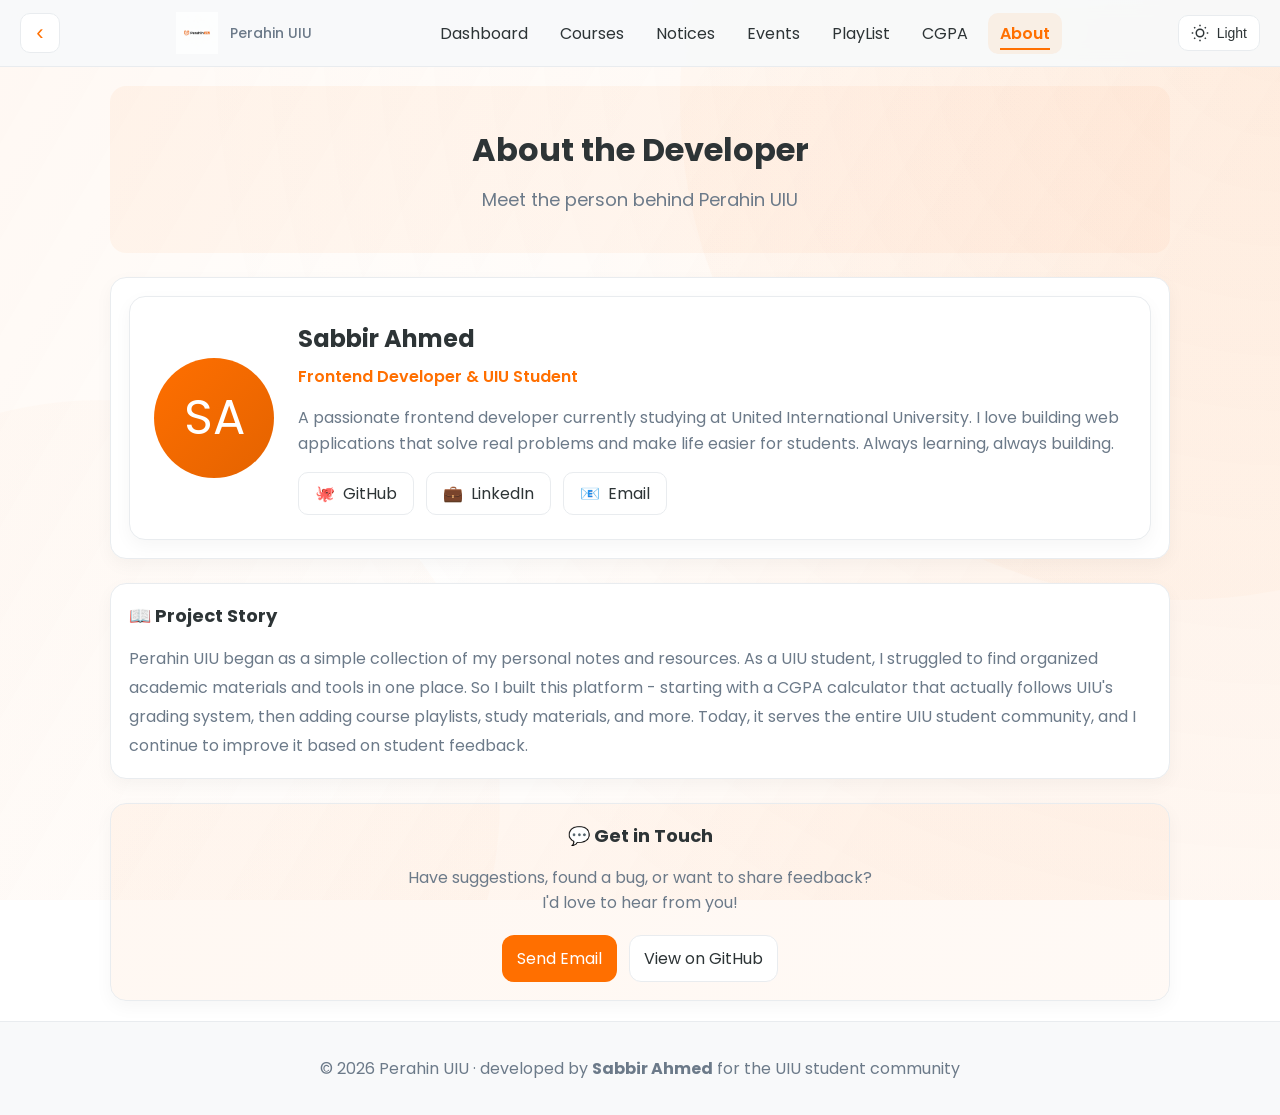
==== pages/about.html @ b45b07de "added About page" ====
<!DOCTYPE html>
<html lang="en">
<head>
    <meta charset="UTF-8">
    <meta name="viewport" content="width=device-width, initial-scale=1.0">
    <title>About · Perahin UIU</title>
    <link rel="preconnect" href="https://fonts.googleapis.com">
    <link rel="preconnect" href="https://fonts.gstatic.com" crossorigin>
    <link href="https://fonts.googleapis.com/css2?family=Poppins:wght@400;500;600;700&display=swap" rel="stylesheet">
    <link rel="stylesheet" href="../css/main.css">
    <link rel="icon" href="../logo/perahin-logo.png">
    <meta name="theme-color" content="#FF6F00">
    <style>
        .about-hero {
            text-align: center;
            padding: 40px 20px;
            background: linear-gradient(135deg, rgba(255, 111, 0, 0.05), rgba(255, 143, 64, 0.05));
            border-radius: 16px;
            margin-bottom: 24px;
        }
        .about-hero h1 {
            font-size: 32px;
            margin: 0 0 12px;
            color: var(--text);
        }
        .about-hero p {
            font-size: 18px;
            color: var(--muted);
            max-width: 600px;
            margin: 0 auto;
        }
        .developer-section {
            display: flex;
            align-items: center;
            gap: 24px;
            padding: 24px;
            background: var(--card);
            border: 1px solid var(--border);
            border-radius: 16px;
            box-shadow: var(--shadow);
        }
        .developer-avatar {
            width: 120px;
            height: 120px;
            border-radius: 50%;
            background: linear-gradient(135deg, var(--accent), var(--accent-600));
            display: flex;
            align-items: center;
            justify-content: center;
            font-size: 48px;
            color: white;
            flex-shrink: 0;
        }
        .developer-info h2 {
            margin: 0 0 8px;
            font-size: 24px;
            color: var(--text);
        }
        .developer-info .role {
            color: var(--accent);
            font-weight: 600;
            margin-bottom: 12px;
        }
        .social-links {
            display: flex;
            gap: 12px;
            margin-top: 16px;
        }
        .social-link {
            padding: 8px 16px;
            border: 1px solid var(--border);
            border-radius: 10px;
            text-decoration: none;
            color: var(--text);
            display: flex;
            align-items: center;
            gap: 8px;
            transition: all 0.2s ease;
        }
        .social-link:hover {
            background: var(--surface);
            border-color: var(--accent);
            transform: translateY(-2px);
        }
        .feature-grid {
            display: grid;
            grid-template-columns: repeat(auto-fit, minmax(250px, 1fr));
            gap: 16px;
            margin-top: 24px;
        }
        .feature-card {
            padding: 20px;
            background: var(--card);
            border: 1px solid var(--border);
            border-radius: 12px;
            transition: transform 0.2s ease;
        }
        .feature-card:hover {
            transform: translateY(-4px);
            box-shadow: var(--shadow);
        }
        .feature-icon {
            font-size: 32px;
            margin-bottom: 12px;
        }
        .feature-card h3 {
            margin: 0 0 8px;
            font-size: 18px;
            color: var(--text);
        }
        .feature-card p {
            margin: 0;
            color: var(--muted);
            font-size: 14px;
        }
        .tech-stack {
            display: flex;
            flex-wrap: wrap;
            gap: 8px;
            margin-top: 16px;
        }
        .tech-badge {
            padding: 6px 12px;
            background: var(--surface);
            border: 1px solid var(--border);
            border-radius: 8px;
            font-size: 13px;
            color: var(--text);
            font-weight: 500;
        }
        @media (max-width: 768px) {
            .developer-section {
                flex-direction: column;
                text-align: center;
            }
            .social-links {
                justify-content: center;
            }
        }
    </style>
</head>
<body>
    <div class="background-wrapper"></div>
    <header class="topbar">
        <button id="backButton" class="icon-btn back-btn" aria-label="Back" title="Back"><span class="back-chev">‹</span></button>
        <a class="brand no-underline" href="../index.html">
            <img src="../logo/perahin-logo.png" alt="Perahin UIU" class="brand-logo">
            <span class="brand-name">Perahin UIU</span>
        </a>
        <nav class="nav" id="navMenu">
            <a href="../index.html" class="nav-link">Dashboard</a>
            <a href="courses.html" class="nav-link">Courses</a>
            <a href="notices.html" class="nav-link">Notices</a>
            <a href="events.html" class="nav-link">Events</a>
            <a href="playlist.html" class="nav-link">PlayList</a>
            <a href="cgpa-calculator.html" class="nav-link">CGPA</a>
            <a href="about.html" class="nav-link active">About</a>
        </nav>
        <button id="hamburger" class="icon-btn hamburger" aria-label="Menu" title="Menu"><span></span><span></span><span></span></button>
    </header>

    <main class="container">
        <!-- Hero Section -->
        <div class="about-hero">
            <h1>About the Developer</h1>
            <p>Meet the person behind Perahin UIU</p>
        </div>

        <!-- Developer Section -->
        <div class="card">
            <div class="developer-section">
                <div class="developer-avatar">
                    SA
                </div>
                <div class="developer-info">
                    <h2>Sabbir Ahmed</h2>
                    <div class="role">Frontend Developer & UIU Student</div>
                    <p style="color: var(--muted); line-height: 1.6; margin-bottom: 16px;">
                        A passionate frontend developer currently studying at United International University. I love building web applications that solve real problems and make life easier for students. Always learning, always building.
                    </p>
                    <div class="social-links">
                        <a href="https://github.com/sabbirOG" target="_blank" rel="noopener" class="social-link">
                            <span>🐙</span>
                            <span>GitHub</span>
                        </a>
                        <a href="https://www.linkedin.com/in/sabbirog/" target="_blank" rel="noopener" class="social-link">
                            <span>💼</span>
                            <span>LinkedIn</span>
                        </a>
                        <a href="mailto:iamsabbir460@gmail.com" class="social-link">
                            <span>📧</span>
                            <span>Email</span>
                        </a>
                    </div>
                </div>
            </div>
        </div>

        <!-- Project Story -->
        <div class="card" style="margin-top: 24px;">
            <h2 style="margin-bottom: 16px;">📖 Project Story</h2>
            <p style="color: var(--muted); line-height: 1.8; margin: 0;">
                Perahin UIU began as a simple collection of my personal notes and resources. As a UIU student, I struggled to find organized academic materials and tools in one place. So I built this platform - starting with a CGPA calculator that actually follows UIU's grading system, then adding course playlists, study materials, and more. Today, it serves the entire UIU student community, and I continue to improve it based on student feedback.
            </p>
        </div>

        <!-- Feedback Section -->
        <div class="card" style="margin-top: 24px; text-align: center; background: linear-gradient(135deg, rgba(255, 111, 0, 0.05), rgba(255, 143, 64, 0.05));">
            <h2 style="margin-bottom: 12px;">💬 Get in Touch</h2>
            <p style="color: var(--muted); margin-bottom: 20px;">
                Have suggestions, found a bug, or want to share feedback?<br>
                I'd love to hear from you!
            </p>
            <div style="display: flex; gap: 12px; justify-content: center; flex-wrap: wrap;">
                <a href="mailto:iamsabbir460@gmail.com" class="btn accent" style="text-decoration: none;">
                    Send Email
                </a>
                <a href="https://github.com/sabbirOG/perahin-uiu" target="_blank" rel="noopener" class="btn" style="text-decoration: none;">
                    View on GitHub
                </a>
            </div>
        </div>
    </main>

    <footer class="footer">
        <p>© <span id="year"></span> Perahin UIU · developed by <a class="no-underline" href="https://github.com/sabbirOG" target="_blank" rel="noopener"><strong>Sabbir Ahmed</strong></a> for the UIU student community</p>
    </footer>

    <script src="../js/main.js"></script>
</body>
</html>
---- css/main.css ----
/* ===== CSS VARIABLES ===== */
/* Global color scheme and design tokens for consistent theming across all pages */
:root {
    /* Light Theme (Default) */
    --bg: #FFFFFF;              /* Clean white background */
    --accent: #FF6F00;          /* Primary orange accent color (UIU brand) */
    --accent-600: #e46300;      /* Darker orange for hover states */
    --text: #2D3436;            /* Rich dark gray for better contrast */
    --muted: #6C7A89;           /* Refined secondary text color */
    --card: #FFFFFF;            /* Pure white for cards */
    --surface: #F8F9FA;         /* Subtle gray surface for depth */
    --border: #E9ECEF;          /* Refined border color for better definition */
    --shadow: 0 6px 18px rgba(0,0,0,0.04); /* Lighter shadow for modern feel */
    --input-bg: #FFFFFF;        /* Pure white for input clarity */
    --topbar-bg: rgba(248,249,250,0.95); /* Clean, modern topbar */
    --focus-ring: 0 0 0 3px rgba(255, 111, 0, 0.12);
    --danger: #ff4757;
    --danger-bg: #ff47570a;
    --danger-border: #ff4757;
}

/* Dark Theme */
[data-theme="dark"] {
    --bg: #121212;              /* Clean dark background */
    --accent: #FF6F00;          /* Keeping the UIU orange accent */
    --accent-600: #FFB366;      /* Softer orange for better contrast on dark */
    --text: #F5F5F5;            /* Pure white text for maximum readability */
    --muted: #BDBDBD;           /* Lighter muted text for better visibility */
    --card: #1A1A1A;            /* Subtle elevation */
    --surface: #242424;         /* Darker surface for depth */
    --border: #333333;          /* More visible borders for better structure */
    --shadow: 0 8px 32px rgba(0,0,0,0.35); /* Rich shadows for depth */
    --input-bg: #212121;        /* Clear input fields */
    --topbar-bg: rgba(10,10,10,0.98); /* Matching new background */
    --focus-ring: 0 0 0 3px rgba(255, 111, 0, 0.40);  /* Enhanced focus state */
    --danger: #FF4444;          /* Vibrant danger for important alerts */
    --danger-bg: rgba(255,68,68,0.15); /* Refined danger background */
    --danger-border: #FF4444;   /* Matching danger border */
}

/* ===== EVENT LISTINGS ===== */
.event-title {
    font-weight: 600;
    color: var(--text);
    margin-bottom: 4px;
}

.event-meta {
    color: var(--muted);
    font-size: 14px;
}
* { box-sizing: border-box; }  /* Ensures padding/borders don't affect element width */
html, body { height: 100%; }   /* Full height for proper layout */

/* Theme transition effects */
html {
    transition: background-color 0.3s ease, color 0.3s ease;
}

/* Transition for all theme-related properties */
*, *::before, *::after {
    transition: background-color 0.3s ease,
                color 0.3s ease,
                border-color 0.3s ease,
                box-shadow 0.3s ease;
}

html, body {
    margin: 0;
    padding: 0;
}

body {
    font-family: 'Poppins', system-ui, -apple-system, Segoe UI, Roboto, Helvetica, Arial, sans-serif;
    color: var(--text);
    background: var(--bg);
    display: flex;
    flex-direction: column;
    min-height: 100vh;
    position: relative;
    overflow-x: hidden;
    padding-top: 66px;  /* Height of fixed navbar to prevent content overlap */
}

/* Add background wrapper as first child of body */
body::before {
    content: '';
    position: fixed;
    top: 0;
    left: 0;
    right: 0;
    bottom: 0;
    z-index: -2;
    background: var(--bg);
}

.background-wrapper {
    position: fixed;
    top: 0;
    left: 0;
    right: 0;
    bottom: 0;
    z-index: -1;
    pointer-events: none;
    overflow: hidden;
    background: 
        linear-gradient(120deg, rgba(255, 111, 0, 0.08) 0%, transparent 50%),
        linear-gradient(300deg, rgba(255, 143, 64, 0.08) 25%, transparent 70%),
        linear-gradient(45deg, rgba(255, 111, 0, 0.05) 0%, transparent 40%),
        linear-gradient(225deg, rgba(255, 143, 64, 0.05) 25%, transparent 60%);
}

/* Animated background circles */
.background-wrapper::before,
.background-wrapper::after {
    content: '';
    position: absolute;
    background: radial-gradient(circle at center, rgba(255, 111, 0, 0.05), transparent 70%);
    border-radius: 50%;
    transform-origin: center;
}

.background-wrapper::before {
    width: 80vmax;
    height: 80vmax;
    top: -20vmax;
    right: -20vmax;
    animation: float 30s infinite ease-in-out;
    opacity: 0.8;
}

.background-wrapper::after {
    width: 60vmax;
    height: 60vmax;
    bottom: -10vmax;
    left: -10vmax;
    animation: float 25s infinite ease-in-out reverse;
    opacity: 0.6;
}

/* Dark theme adjustments for background */
[data-theme="dark"] .background-wrapper {
    background: 
        linear-gradient(120deg, rgba(255, 111, 0, 0.05) 0%, transparent 50%),
        linear-gradient(300deg, rgba(255, 143, 64, 0.05) 25%, transparent 70%),
        linear-gradient(45deg, rgba(255, 111, 0, 0.03) 0%, transparent 40%),
        linear-gradient(225deg, rgba(255, 143, 64, 0.03) 25%, transparent 60%);
}

[data-theme="dark"] .background-wrapper::before,
[data-theme="dark"] .background-wrapper::after {
    background: radial-gradient(circle at center, rgba(255, 111, 0, 0.03), transparent 70%);
}

/* Background wrapper to contain decorative elements */
.background-wrapper {
    position: fixed;
    top: 0;
    left: 0;
    right: 0;
    bottom: 0;
    overflow: hidden;
    pointer-events: none;
    z-index: -1;
    background: 
        linear-gradient(120deg, rgba(255, 111, 0, 0.05) 0%, transparent 40%),
        linear-gradient(300deg, rgba(255, 143, 64, 0.05) 25%, transparent 60%),
        radial-gradient(circle at top right, rgba(255, 111, 0, 0.08), transparent 70%);
}

/* Decorative elements for light theme */
[data-theme="light"] .background-wrapper::before {
    content: '';
    position: absolute;
    width: 1000px;
    height: 1000px;
    border-radius: 50%;
    background: linear-gradient(45deg, rgba(255, 111, 0, 0.03), rgba(255, 143, 64, 0.03));
    top: -400px;
    right: -400px;
    animation: float 20s ease-in-out infinite;
}

[data-theme="light"] .background-wrapper::after {
    content: '';
    position: absolute;
    width: 800px;
    height: 800px;
    border-radius: 50%;
    background: linear-gradient(45deg, rgba(255, 143, 64, 0.03), rgba(255, 111, 0, 0.03));
    bottom: -300px;
    left: -300px;
    animation: float 25s ease-in-out infinite reverse;
}

/* Decorative elements for dark theme */
[data-theme="dark"] .background-wrapper::before {
    content: '';
    position: absolute;
    width: 1000px;
    height: 1000px;
    border-radius: 50%;
    background: radial-gradient(circle at center, rgba(255, 111, 0, 0.03) 0%, transparent 70%);
    top: -400px;
    right: -400px;
    animation: float 20s ease-in-out infinite;
}

[data-theme="dark"] .background-wrapper::after {
    content: '';
    position: absolute;
    width: 800px;
    height: 800px;
    border-radius: 50%;
    background: radial-gradient(circle at center, rgba(255, 143, 64, 0.03) 0%, transparent 70%);
    bottom: -300px;
    left: -300px;
    animation: float 25s ease-in-out infinite reverse;
}

@keyframes float {
    0%, 100% {
        transform: translate(0, 0) rotate(0deg) scale(1);
    }
    25% {
        transform: translate(2%, -2%) rotate(3deg) scale(1.02);
    }
    50% {
        transform: translate(-1%, 2%) rotate(-2deg) scale(0.98);
    }
    75% {
        transform: translate(-2%, -1%) rotate(1deg) scale(1.01);
    }
}

/* ===== TOP NAVIGATION BAR ===== */
/* Fixed header that always stays at top when scrolling, with glassmorphism effect */
.topbar {
    position: fixed;            /* Always stays at top when scrolling */
    top: 0;
    left: 0;
    right: 0;
    z-index: 1000;              /* Above all other content */
    display: flex;
    align-items: center;
    justify-content: space-between;
    gap: 12px;
    padding: 12px 20px;
    background: var(--topbar-bg);  /* Theme-aware background */
    backdrop-filter: saturate(180%) blur(10px);  /* Glassmorphism blur effect */
    border-bottom: 1px solid var(--border);
}

/* Theme Toggle Button */
.theme-toggle {
    padding: 8px 12px;
    border-radius: 10px;
    border: 1px solid var(--border);
    background: var(--card);
    color: var(--text);
    cursor: pointer;
    transition: all 0.3s ease;
    display: flex;
    align-items: center;
    gap: 8px;
    font-size: 14px;
    user-select: none;
}

.theme-toggle:hover {
    background: var(--surface);
    transform: translateY(-1px);
    box-shadow: var(--shadow);
}

.theme-toggle svg {
    width: 18px;
    height: 18px;
    stroke: currentColor;
    transition: transform 0.5s ease;
}

.theme-toggle:hover svg {
    transform: rotate(15deg);
}

[data-theme="dark"] .theme-toggle:hover svg {
    transform: rotate(-15deg);
}

.theme-text {
    font-weight: 500;
    transition: opacity 0.3s ease;
}

.theme-toggle:hover .theme-text {
    opacity: 0.8;
}
/* ===== BRAND/LOGO SECTION ===== */
.brand { 
    display: flex; 
    align-items: center; 
    gap: 12px; 
    cursor: pointer;
    text-decoration: none;
}
.brand-logo { 
    width: 42px; 
    height: 42px; 
    object-fit: contain;  /* Maintains aspect ratio */
    transition: transform 0.2s ease;
}
.brand:hover .brand-logo {
    transform: scale(1.05);
}
.brand-name { 
    font-weight: 500; 
    font-size: 14px;
    color: var(--muted);
    transition: opacity 0.2s ease;
}
@media (max-width: 640px) {
    .brand-logo {
        width: 38px;
        height: 38px;
    }
}

/* ===== NAVIGATION MENU ===== */
.nav { 
    display: flex; 
    align-items: center; 
    gap: 8px; 
}
.nav-link {
    padding: 8px 12px;
    border-radius: 10px;
    text-decoration: none;
    color: var(--text);
    transition: background .2s ease, color .2s ease, transform .1s ease;
    position: relative;
}

.nav-link::after {
    content: '';
    position: absolute;
    bottom: 4px;
    left: 12px;
    right: 12px;
    height: 2px;
    background: var(--accent);
    transform: scaleX(0);
    transform-origin: left;
    transition: transform 0.3s ease;
}

.nav-link:hover::after {
    transform: scaleX(1);
}

.nav-link:hover { 
    background: var(--surface);  /* Light gray background on hover */
}
.nav-link.accent,
.nav-link.active { 
    color: var(--accent);        /* Orange color for active/important links */
    font-weight: 600; 
}

.nav-link.active {
    background: rgba(255, 111, 0, 0.08);
}

.nav-link.active::after {
    transform: scaleX(1);
}

/* ===== ICON BUTTONS ===== */
/* Reusable button component for hamburger menu, back button, etc. */
.icon-btn {
    display: inline-flex;
    align-items: center;
    justify-content: center;
    width: 40px; 
    height: 40px;
    border: 1px solid var(--border);
    background: var(--card);
    border-radius: 10px;
    cursor: pointer;
    transition: transform .08s ease, background .2s ease;
}
.icon-btn:active { 
    transform: scale(0.98);  /* Slight press animation */
}
.icon-btn:hover { 
    background: var(--surface); 
}

/* ===== HAMBURGER MENU ===== */
/* Mobile menu toggle button (3 lines) */
.hamburger { 
    display: none;           /* Hidden on desktop */
    flex-direction: column; 
    gap: 4px; 
}
.hamburger span { 
    display: block; 
    width: 20px; 
    height: 2px; 
    background: var(--text); 
}

/* ===== BACK BUTTON ===== */
/* Mobile back button for navigation */
.back-btn { 
    visibility: hidden;      /* Hidden by default, shown on inner pages */
}
.back-chev { 
    font-size: 22px; 
    color: var(--accent);    /* Orange chevron */
    line-height: 1; 
}

/* ===== LAYOUT CONTAINERS ===== */
main {
    flex: 1 0 auto;          /* Take up remaining space, don't shrink */
    width: 100%;             /* Full width */
    position: relative;       /* Create stacking context */
    z-index: 1;              /* Above background */
}

.app, .container { 
    max-width: 1100px;        /* Max width for desktop */
    margin: 20px auto;        /* Centered with top margin */
    padding: 0 20px;          /* Side padding only */
    position: relative;        /* Create stacking context */
}

/* ===== HERO SECTIONS ===== */
/* Two-column layout for dashboard and other pages */
.hero { 
    display: grid; 
    grid-template-columns: 1.2fr .8fr;  /* Left column wider than right */
    gap: 20px; 
}

/* ===== CARD COMPONENT ===== */
/* Reusable card component for content sections */
.card {
    background: var(--card);
    border: 1px solid var(--border);
    border-radius: 16px;      /* Rounded corners */
    box-shadow: var(--shadow); /* Subtle shadow */
    padding: 18px;
    transition: transform 0.3s ease, box-shadow 0.3s ease;
}

.card:hover {
    transform: translateY(-2px);
    box-shadow: 0 12px 32px rgba(0, 0, 0, 0.08);
}

[data-theme="dark"] .card:hover {
    box-shadow: 0 12px 32px rgba(0, 0, 0, 0.5);
}

.card h2 { 
    margin: 0 0 10px; 
    font-size: 18px; 
}
.muted { 
    color: var(--muted);      /* Secondary text color */
}

/* ===== GRID LAYOUTS ===== */
/* Responsive grid system for organizing content */
.grid { 
    display: grid; 
    gap: 16px; 
}
.grid.cols-2 { 
    grid-template-columns: repeat(2, minmax(0, 1fr));  /* 2 equal columns */
}
.grid.cols-3 { 
    grid-template-columns: repeat(3, minmax(0, 1fr));  /* 3 equal columns */
}

/* ===== QUICK LINKS ===== */
/* Dashboard navigation tiles with hover animations */
.quick-links { 
    display: grid; 
    gap: 10px; 
    grid-template-columns: repeat(3, minmax(0, 1fr)); 
}
.quick-link {
    display: flex; 
    align-items: center; 
    justify-content: center;
    padding: 12px; 
    border: 1px solid var(--border); 
    border-radius: 12px;
    text-decoration: none; 
    color: var(--text); 
    background: var(--surface);
    transition: transform .12s ease, box-shadow .2s ease, background .2s ease;
    font-weight: 500;
    position: relative;
    overflow: hidden;
}

.quick-link::after {
    content: '';
    position: absolute;
    inset: 0;
    background: linear-gradient(135deg, rgba(255, 111, 0, 0.1), rgba(255, 143, 64, 0.05));
    opacity: 0;
    transition: opacity 0.3s ease;
}

.quick-link:hover::after {
    opacity: 1;
}

.quick-link:hover { 
    transform: translateY(-2px);  /* Lift effect on hover */
    background: var(--card); 
    box-shadow: 0 8px 20px rgba(255, 111, 0, 0.12); 
    border-color: rgba(255, 111, 0, 0.2);
}

/* ===== BUTTON COMPONENTS ===== */
/* Reusable button styles for actions throughout the app */
.btn {
    display: inline-flex; 
    align-items: center; 
    justify-content: center;
    padding: 10px 14px; 
    border: 1px solid var(--border); 
    border-radius: 12px;
    background: var(--card); 
    color: var(--text); 
    cursor: pointer;
    transition: transform .08s ease, background .2s ease;
}
.btn:active { 
    transform: scale(0.99);  /* Press animation */
}
.btn.accent { 
    border-color: transparent; 
    background: var(--accent);  /* Orange background */
    color: #fff; 
}
.btn.accent:hover { 
    background: var(--accent-600);  /* Darker orange on hover */
}

/* ===== LIST COMPONENTS ===== */
/* For displaying lists of items (notifications, courses, etc.) */
.list { 
    display: grid; 
    gap: 12px; 
}
.list-item { 
    display: flex; 
    align-items: center; 
    justify-content: space-between; 
    gap: 12px; 
    padding: 12px; 
    border: 1px solid var(--border); 
    border-radius: 12px; 
        background: var(--card); 
}

/* ===== BADGE COMPONENT ===== */
/* Small colored labels for status, counts, categories */
.badge { 
    background: var(--accent); 
    color: #fff; 
    font-size: 12px; 
    padding: 2px 8px; 
    border-radius: 999px;  /* Pill shape */
}

/* ===== TABLE COMPONENTS ===== */
/* For CGPA calculator and other tabular data */
.table { 
    width: 100%; 
    border-collapse: collapse; 
}
.table th, .table td { 
    padding: 10px 12px; 
    border-bottom: 1px solid var(--border); 
    text-align: left; 
}
.table thead th { 
    background: var(--surface); 
    font-weight: 600; 
}

/* ===== FORM INPUTS ===== */
/* Input fields for forms and calculators */
.input { 
    width: 100%; 
    padding: 10px 12px; 
    border: 1px solid var(--border); 
    border-radius: 10px; 
    background: var(--input-bg); 
    color: var(--text);
    transition: border-color .2s ease, background-color .2s ease;
}

.input:focus {
    border-color: var(--accent);
    outline: none;
}

.num-input { 
    width: 100%; 
    max-width: 120px;  /* Constrained width for number inputs */
}

/* Input placeholder color */
.input::placeholder {
    color: var(--muted);
    opacity: 0.7;
}

/* ===== FOOTER ===== */
/* Site footer with copyright and credits */
.footer { 
    border-top: 1px solid var(--border); 
    padding: 18px 20px; 
    text-align: center; 
    color: var(--muted); 
    background: var(--surface);
    margin-top: auto;         /* Push footer to bottom when content is short */
    position: relative;        /* Create stacking context */
    z-index: 100;             /* Keep above background but below floating elements */
    width: 100%;              /* Full width */
    flex-shrink: 0;           /* Prevent footer from shrinking */
}

/* ===== CALENDAR COMPONENT ===== */
/* 7-column grid for monthly calendar view */
.calendar { 
    display: grid; 
    grid-template-columns: repeat(7, 1fr);  /* 7 days per week */
    gap: 8px; 
}
.calendar .day { 
    padding: 10px; 
    border: 1px solid var(--border); 
    border-radius: 8px; 
    text-align: center; 
        background: var(--card); 
}
.calendar .day.event { 
    background: rgba(255,111,0,0.07);      /* Light orange for event days */
    border-color: rgba(255,111,0,0.3); 
}

/* ===== RESPONSIVE BREAKPOINTS ===== */

/* Tablet: 3-column grids become 2-column */
@media (max-width: 1024px) { 
    .grid.cols-3 { 
        grid-template-columns: repeat(2, minmax(0, 1fr)); 
    } 
}

/* Mobile: Navigation becomes hamburger menu, layouts stack vertically */
@media (max-width: 768px) {
    .nav { 
        position: fixed; 
        inset: 60px 16px auto 16px;  /* Positioned below topbar */
    background: var(--card); 
        border: 1px solid var(--border); 
        border-radius: 14px; 
        box-shadow: var(--shadow); 
        padding: 10px; 
        display: none; 
        flex-direction: column; 
    }
    .nav.open { 
        display: flex;  /* Show when hamburger is clicked */
    }
    .hamburger { 
        display: inline-flex;  /* Show hamburger on mobile */
    }
    .quick-links { 
        grid-template-columns: repeat(2, minmax(0, 1fr));  /* 2 columns on mobile */
    }
    .grid.cols-2, .grid.cols-3 { 
        grid-template-columns: 1fr;  /* Single column on mobile */
    }
    .hero { 
        grid-template-columns: 1fr;  /* Single column hero on mobile */
    }
}

/* Small mobile: Single column for quick links */
@media (max-width: 480px) { 
    .quick-links { 
        grid-template-columns: 1fr; 
        gap: 8px;
    }
    .quick-link {
        min-height: 50px;
        padding: 10px;
        font-size: 14px;
    }
}

/* ===== ANIMATIONS ===== */
/* Fade-in animation for page transitions */
.fade-in { 
    animation: fadeIn .25s ease; 
}
@keyframes fadeIn { 
    from { 
        opacity: 0; 
        transform: translateY(4px);  /* Slide up slightly */
    } 
    to { 
        opacity: 1; 
        transform: none; 
    } 
}

/* ===== RESOURCE STYLES ===== */
.resource-card {
    display: flex;
    flex-direction: column;
    gap: 8px;
}

.resource-title {
    margin: 0;
    font-size: 16px;
    font-weight: 600;
    color: var(--text);
}

.resource-category {
    font-size: 14px;
    color: var(--muted);
}

.resource-actions {
    margin-top: 8px;
    display: flex;
    gap: 8px;
}

/* ===== MESSAGE STYLES ===== */
.message-sender {
    font-weight: 600;
    color: var(--text);
    margin-bottom: 4px;
}

.message-content {
    color: var(--muted);
    font-size: 14px;
    line-height: 1.4;
}

.message-badge {
    background: var(--accent);
    color: #fff;
    font-size: 12px;
    padding: 4px 8px;
    border-radius: 999px;
}

/* ===== UTILITY CLASSES ===== */
/* Helper classes for common styling needs */
.no-underline { 
    text-decoration: none; 
    color: inherit; 
}
.no-underline:hover { 
    text-decoration: none;  /* Remove underline on hover too */
}

/* Margin Utilities */
.mt-1 { margin-top: 4px; }
.mt-2 { margin-top: 8px; }
.mt-3 { margin-top: 12px; }
.mt-4 { margin-top: 16px; }
.mt-5 { margin-top: 20px; }

.mb-1 { margin-bottom: 4px; }
.mb-2 { margin-bottom: 8px; }
.mb-3 { margin-bottom: 12px; }
.mb-4 { margin-bottom: 16px; }
.mb-5 { margin-bottom: 20px; }

/* Padding Utilities */
.p-1 { padding: 4px; }
.p-2 { padding: 8px; }
.p-3 { padding: 12px; }
.p-4 { padding: 16px; }
.p-5 { padding: 20px; }

/* Font Weight Utilities */
.font-normal { font-weight: 400; }
.font-medium { font-weight: 500; }
.font-semibold { font-weight: 600; }
.font-bold { font-weight: 700; }

/* ===== ADDITIONAL COMPONENT STYLES ===== */

/* Notice Cards */
.notice-card {
    position: relative;
    padding-left: 24px !important;
}

.notice-card::before {
    content: '';
    position: absolute;
    left: 0;
    top: 0;
    bottom: 0;
    width: 6px;
    background: var(--border);
    border-radius: 3px 0 0 3px;
}

.notice-card.important::before {
    background: var(--accent);
}

.notice-badge {
    margin-left: 8px;
}

/* (duplicate calendar, table, and quick-links rules removed to reduce redundancy) */
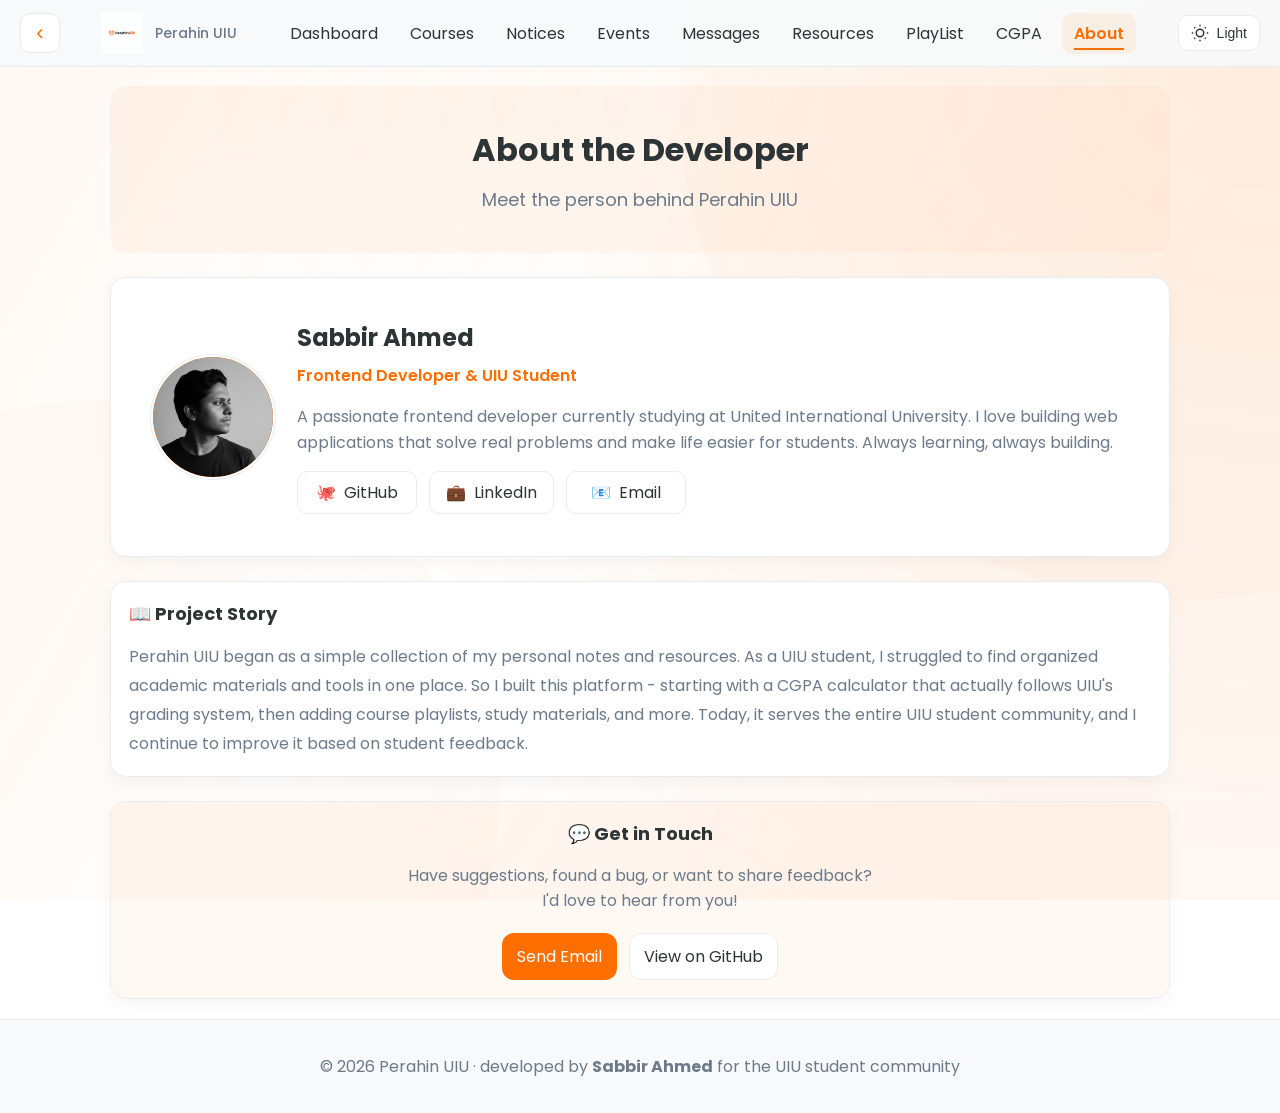
==== commit 25edcaed: "updated about page" ====
--- a/pages/about.html
+++ b/pages/about.html
@@ -8,136 +8,9 @@
     <link rel="preconnect" href="https://fonts.gstatic.com" crossorigin>
     <link href="https://fonts.googleapis.com/css2?family=Poppins:wght@400;500;600;700&display=swap" rel="stylesheet">
     <link rel="stylesheet" href="../css/main.css">
+    <link rel="stylesheet" href="../css/about.css">
     <link rel="icon" href="../logo/perahin-logo.png">
     <meta name="theme-color" content="#FF6F00">
-    <style>
-        .about-hero {
-            text-align: center;
-            padding: 40px 20px;
-            background: linear-gradient(135deg, rgba(255, 111, 0, 0.05), rgba(255, 143, 64, 0.05));
-            border-radius: 16px;
-            margin-bottom: 24px;
-        }
-        .about-hero h1 {
-            font-size: 32px;
-            margin: 0 0 12px;
-            color: var(--text);
-        }
-        .about-hero p {
-            font-size: 18px;
-            color: var(--muted);
-            max-width: 600px;
-            margin: 0 auto;
-        }
-        .developer-section {
-            display: flex;
-            align-items: center;
-            gap: 24px;
-            padding: 24px;
-            background: var(--card);
-            border: 1px solid var(--border);
-            border-radius: 16px;
-            box-shadow: var(--shadow);
-        }
-        .developer-avatar {
-            width: 120px;
-            height: 120px;
-            border-radius: 50%;
-            background: linear-gradient(135deg, var(--accent), var(--accent-600));
-            display: flex;
-            align-items: center;
-            justify-content: center;
-            font-size: 48px;
-            color: white;
-            flex-shrink: 0;
-        }
-        .developer-info h2 {
-            margin: 0 0 8px;
-            font-size: 24px;
-            color: var(--text);
-        }
-        .developer-info .role {
-            color: var(--accent);
-            font-weight: 600;
-            margin-bottom: 12px;
-        }
-        .social-links {
-            display: flex;
-            gap: 12px;
-            margin-top: 16px;
-        }
-        .social-link {
-            padding: 8px 16px;
-            border: 1px solid var(--border);
-            border-radius: 10px;
-            text-decoration: none;
-            color: var(--text);
-            display: flex;
-            align-items: center;
-            gap: 8px;
-            transition: all 0.2s ease;
-        }
-        .social-link:hover {
-            background: var(--surface);
-            border-color: var(--accent);
-            transform: translateY(-2px);
-        }
-        .feature-grid {
-            display: grid;
-            grid-template-columns: repeat(auto-fit, minmax(250px, 1fr));
-            gap: 16px;
-            margin-top: 24px;
-        }
-        .feature-card {
-            padding: 20px;
-            background: var(--card);
-            border: 1px solid var(--border);
-            border-radius: 12px;
-            transition: transform 0.2s ease;
-        }
-        .feature-card:hover {
-            transform: translateY(-4px);
-            box-shadow: var(--shadow);
-        }
-        .feature-icon {
-            font-size: 32px;
-            margin-bottom: 12px;
-        }
-        .feature-card h3 {
-            margin: 0 0 8px;
-            font-size: 18px;
-            color: var(--text);
-        }
-        .feature-card p {
-            margin: 0;
-            color: var(--muted);
-            font-size: 14px;
-        }
-        .tech-stack {
-            display: flex;
-            flex-wrap: wrap;
-            gap: 8px;
-            margin-top: 16px;
-        }
-        .tech-badge {
-            padding: 6px 12px;
-            background: var(--surface);
-            border: 1px solid var(--border);
-            border-radius: 8px;
-            font-size: 13px;
-            color: var(--text);
-            font-weight: 500;
-        }
-        @media (max-width: 768px) {
-            .developer-section {
-                flex-direction: column;
-                text-align: center;
-            }
-            .social-links {
-                justify-content: center;
-            }
-        }
-    </style>
 </head>
 <body>
     <div class="background-wrapper"></div>
@@ -152,6 +25,8 @@
             <a href="courses.html" class="nav-link">Courses</a>
             <a href="notices.html" class="nav-link">Notices</a>
             <a href="events.html" class="nav-link">Events</a>
+            <a href="messages.html" class="nav-link">Messages</a>
+            <a href="resources.html" class="nav-link">Resources</a>
             <a href="playlist.html" class="nav-link">PlayList</a>
             <a href="cgpa-calculator.html" class="nav-link">CGPA</a>
             <a href="about.html" class="nav-link active">About</a>
@@ -166,11 +41,11 @@
             <p>Meet the person behind Perahin UIU</p>
         </div>
 
-        <!-- Developer Section -->
+        <!-- Profile Card (original layout) -->
         <div class="card">
             <div class="developer-section">
                 <div class="developer-avatar">
-                    SA
+                    <img src="../logo/dp-about.png" alt="Sabbir Ahmed" loading="lazy">
                 </div>
                 <div class="developer-info">
                     <h2>Sabbir Ahmed</h2>
--- a/css/main.css
+++ b/css/main.css
@@ -687,8 +687,15 @@
     .hamburger { 
         display: inline-flex;  /* Show hamburger on mobile */
     }
+    /* Keep 3 columns for quick links on mobile as requested */
     .quick-links { 
-        grid-template-columns: repeat(2, minmax(0, 1fr));  /* 2 columns on mobile */
+        grid-template-columns: repeat(3, minmax(0, 1fr));
+        gap: 8px; /* slightly tighter spacing */
+    }
+    .quick-link {
+        min-height: 46px;
+        padding: 8px;
+        font-size: 13px;
     }
     .grid.cols-2, .grid.cols-3 { 
         grid-template-columns: 1fr;  /* Single column on mobile */
@@ -700,14 +707,15 @@
 
 /* Small mobile: Single column for quick links */
 @media (max-width: 480px) { 
+    /* Maintain the same 3-column layout on very small screens */
     .quick-links { 
-        grid-template-columns: 1fr; 
-        gap: 8px;
+        grid-template-columns: repeat(3, minmax(0, 1fr)); 
+        gap: 6px;
     }
     .quick-link {
-        min-height: 50px;
-        padding: 10px;
-        font-size: 14px;
+        min-height: 42px;
+        padding: 6px;
+        font-size: 12px;
     }
 }
 
--- a/css/about.css
+++ b/css/about.css
@@ -0,0 +1,182 @@
+/* About page specific styles */
+.about-hero {
+    text-align: center;
+    padding: 40px 20px;
+    background: linear-gradient(135deg, rgba(255, 111, 0, 0.05), rgba(255, 143, 64, 0.05));
+    border-radius: 16px;
+    margin-bottom: 24px;
+}
+.about-hero h1 {
+    font-size: 32px;
+    margin: 0 0 12px;
+    color: var(--text);
+}
+.about-hero p {
+    font-size: 18px;
+    color: var(--muted);
+    max-width: 600px;
+    margin: 0 auto;
+}
+.developer-section {
+    display: flex;
+    align-items: center;
+    gap: 24px;
+    padding: 24px;
+}
+.developer-avatar {
+    width: 120px;
+    height: 120px;
+    border-radius: 50%;
+    background: linear-gradient(135deg, var(--accent), var(--accent-600));
+    display: flex;
+    align-items: center;
+    justify-content: center;
+    font-size: 48px;
+    color: white;
+    flex-shrink: 0;
+    overflow: hidden; /* Ensure image clips to circle */
+    box-shadow: 0 0 0 2px var(--card), 0 0 0 3px var(--border); /* soft ring to smooth perceived edges */
+}
+/* Make the avatar image fill and crop nicely */
+.developer-avatar img {
+    width: 100%;
+    height: 100%;
+    object-fit: cover;
+    object-position: center; /* focus center to avoid awkward crops */
+    border-radius: 50%;
+    display: block;
+    image-rendering: auto; /* hint for smoother scaling */
+    -webkit-transform: translateZ(0); /* nudge GPU for better interpolation on some devices */
+    transform: translateZ(0);
+}
+.developer-info h2 {
+    margin: 0 0 8px;
+    font-size: 24px;
+    color: var(--text);
+}
+.developer-info .role {
+    color: var(--accent);
+    font-weight: 600;
+    margin-bottom: 12px;
+}
+.social-links {
+    display: flex;
+    gap: 12px;
+    margin-top: 16px;
+    flex-wrap: wrap; /* Prevent overflow on narrow screens */
+}
+.social-link {
+    padding: 8px 16px;
+    border: 1px solid var(--border);
+    border-radius: 10px;
+    text-decoration: none;
+    color: var(--text);
+    display: flex;
+    align-items: center;
+    gap: 8px;
+    transition: all 0.2s ease;
+    justify-content: center;    /* Center content for wrapped items */
+    min-width: 120px;           /* Allow nice wrapping */
+}
+.social-link:hover {
+    background: var(--surface);
+    border-color: var(--accent);
+    transform: translateY(-2px);
+}
+/* Legacy/optional blocks kept for future use */
+.feature-grid {
+    display: grid;
+    grid-template-columns: repeat(auto-fit, minmax(250px, 1fr));
+    gap: 16px;
+    margin-top: 24px;
+}
+.feature-card {
+    padding: 20px;
+    background: var(--card);
+    border: 1px solid var(--border);
+    border-radius: 12px;
+    transition: transform 0.2s ease;
+}
+.feature-card:hover {
+    transform: translateY(-4px);
+    box-shadow: var(--shadow);
+}
+.feature-icon {
+    font-size: 32px;
+    margin-bottom: 12px;
+}
+.feature-card h3 {
+    margin: 0 0 8px;
+    font-size: 18px;
+    color: var(--text);
+}
+.feature-card p {
+    margin: 0;
+    color: var(--muted);
+    font-size: 14px;
+}
+.tech-stack {
+    display: flex;
+    flex-wrap: wrap;
+    gap: 8px;
+    margin-top: 16px;
+}
+.tech-badge {
+    padding: 6px 12px;
+    background: var(--surface);
+    border: 1px solid var(--border);
+    border-radius: 8px;
+    font-size: 13px;
+    color: var(--text);
+    font-weight: 500;
+}
+@media (max-width: 768px) {
+    .developer-section {
+        flex-direction: column;
+        text-align: center;
+        padding: 16px;
+    }
+    .developer-avatar {
+        width: 100px;
+        height: 100px;
+        font-size: 40px;
+    }
+    .developer-info h2 {
+        font-size: 22px;
+    }
+    .social-links {
+        justify-content: center;
+    }
+}
+
+/* Extra small devices */
+@media (max-width: 480px) {
+    .about-hero {
+        padding: 28px 16px;
+    }
+    .about-hero h1 {
+        font-size: 26px;
+    }
+    .about-hero p {
+        font-size: 16px;
+    }
+    .social-links {
+        gap: 8px;
+    }
+    .social-link {
+        padding: 8px 12px;
+        min-width: 110px;
+        font-size: 14px;
+    }
+}
+
+/* Ensure long text wraps within cards on About page */
+.about-hero p,
+.developer-info p,
+.card p {
+    overflow-wrap: anywhere;
+    word-break: break-word;
+    hyphens: auto;
+}
+
+/* (Reverted) Removed cover/profile-card-specific styles to restore original look */
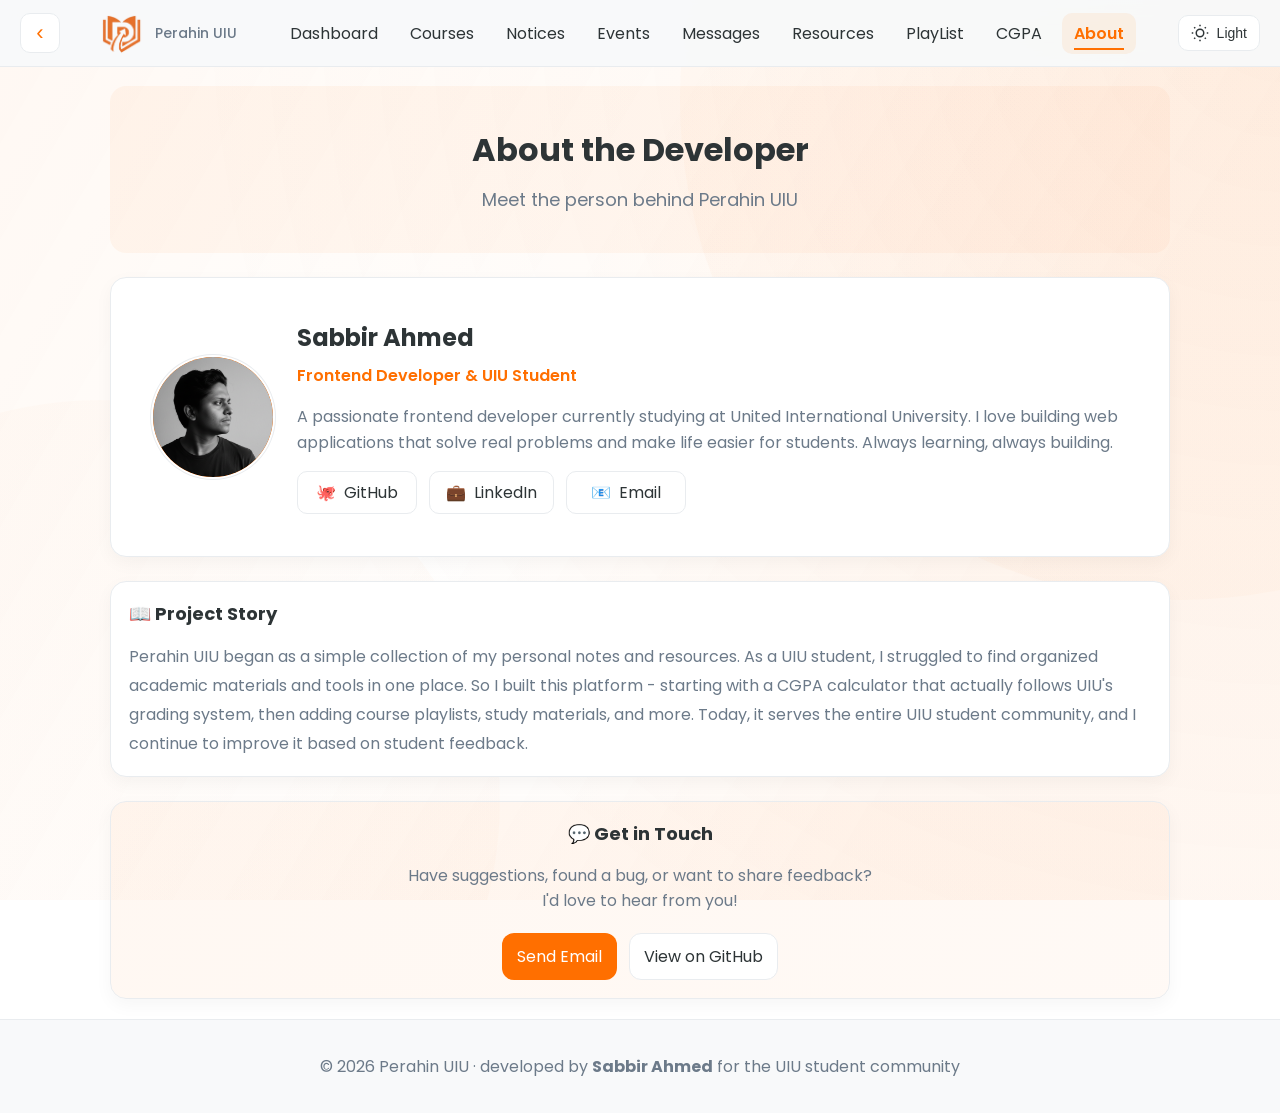
==== commit 185a646b: "updated" ====
--- a/pages/about.html
+++ b/pages/about.html
@@ -9,7 +9,7 @@
     <link href="https://fonts.googleapis.com/css2?family=Poppins:wght@400;500;600;700&display=swap" rel="stylesheet">
     <link rel="stylesheet" href="../css/main.css">
     <link rel="stylesheet" href="../css/about.css">
-    <link rel="icon" href="../logo/perahin-logo.png">
+    <link rel="icon" href="../logo/logo-perahin-uiu-main.png">
     <meta name="theme-color" content="#FF6F00">
 </head>
 <body>
@@ -17,7 +17,7 @@
     <header class="topbar">
         <button id="backButton" class="icon-btn back-btn" aria-label="Back" title="Back"><span class="back-chev">‹</span></button>
         <a class="brand no-underline" href="../index.html">
-            <img src="../logo/perahin-logo.png" alt="Perahin UIU" class="brand-logo">
+            <img src="../logo/logo-perahin-uiu-main.png" alt="Perahin UIU" class="brand-logo">
             <span class="brand-name">Perahin UIU</span>
         </a>
         <nav class="nav" id="navMenu">
--- a/css/main.css
+++ b/css/main.css
@@ -579,6 +579,8 @@
     font-size: 12px; 
     padding: 2px 8px; 
     border-radius: 999px;  /* Pill shape */
+    white-space: nowrap;   /* Keep e.g., "3 cr" on one line */
+    flex-shrink: 0;        /* Prevent shrinking that causes wrapping */
 }
 
 /* ===== TABLE COMPONENTS ===== */
@@ -673,8 +675,8 @@
     .nav { 
         position: fixed; 
         inset: 60px 16px auto 16px;  /* Positioned below topbar */
-    background: var(--card); 
-        border: 1px solid var(--border); 
+        background: var(--card); 
+        border: 1px solid var(--accent); /* Accent border for the mobile nav card */
         border-radius: 14px; 
         box-shadow: var(--shadow); 
         padding: 10px; 
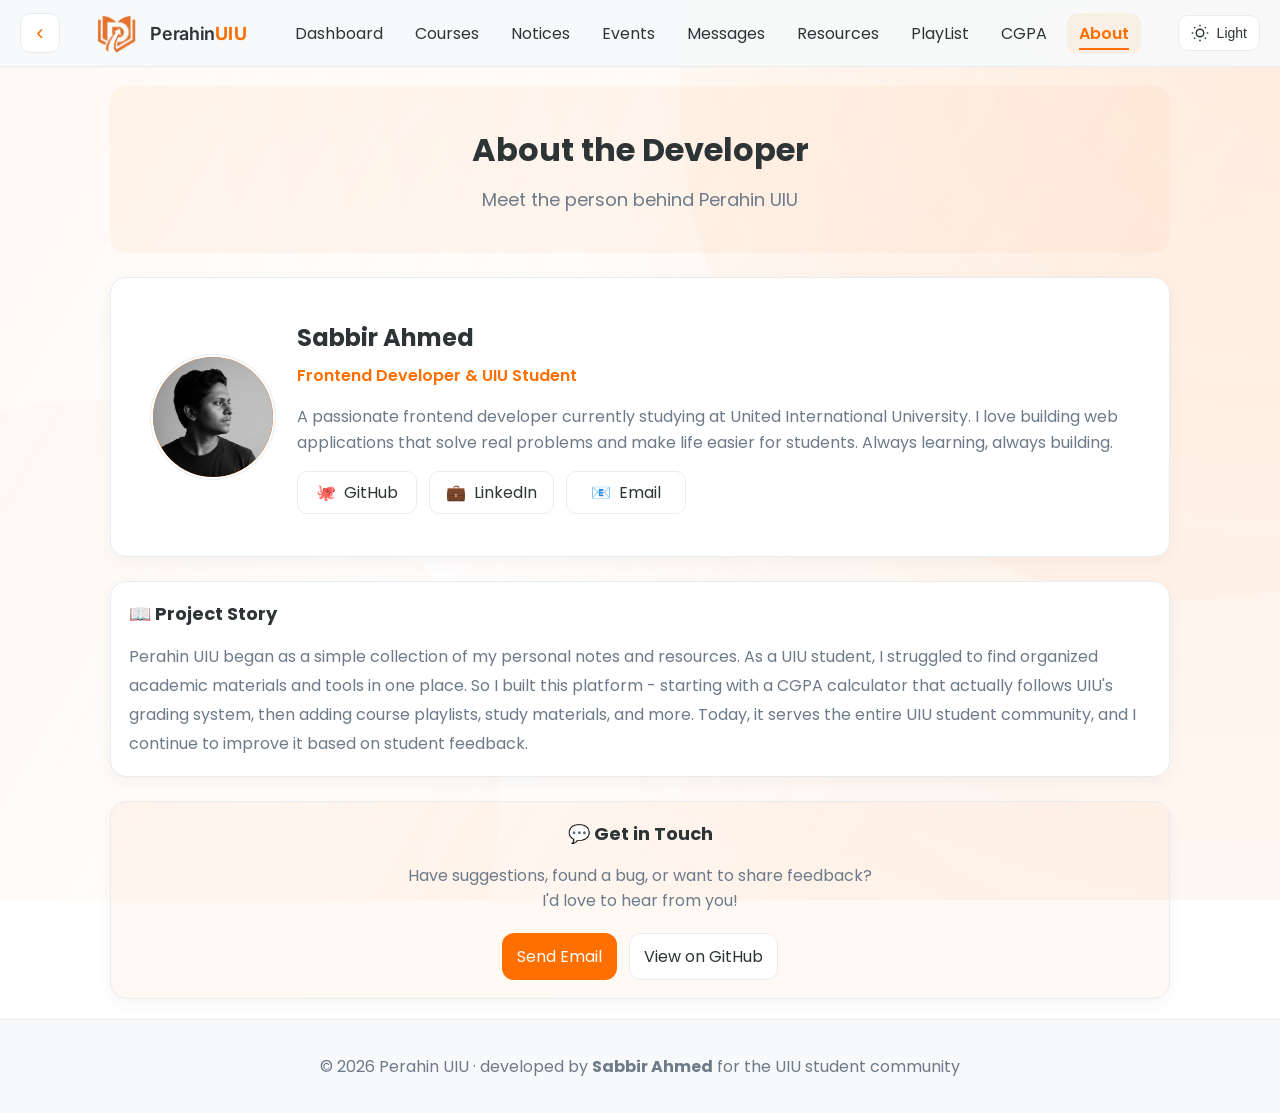
==== commit 3b7474a2: "enhanced the logo and website name" ====
--- a/pages/about.html
+++ b/pages/about.html
@@ -18,7 +18,7 @@
         <button id="backButton" class="icon-btn back-btn" aria-label="Back" title="Back"><span class="back-chev">‹</span></button>
         <a class="brand no-underline" href="../index.html">
             <img src="../logo/logo-perahin-uiu-main.png" alt="Perahin UIU" class="brand-logo">
-            <span class="brand-name">Perahin UIU</span>
+            <span class="brand-name"><span class="brand-text">Perahin</span><span class="brand-uiu">UIU</span></span>
         </a>
         <nav class="nav" id="navMenu">
             <a href="../index.html" class="nav-link">Dashboard</a>
--- a/css/main.css
+++ b/css/main.css
@@ -1,3 +1,6 @@
+/* ===== FONTS ===== */
+@import url('https://fonts.googleapis.com/css2?family=Inter:wght@400;500;600;700&display=swap');
+
 /* ===== CSS VARIABLES ===== */
 /* Global color scheme and design tokens for consistent theming across all pages */
 :root {
@@ -315,15 +318,37 @@
 }
 .brand-name { 
     font-weight: 500; 
-    font-size: 14px;
+    font-size: 18px;
     color: var(--muted);
     transition: opacity 0.2s ease;
+    display: flex;
+    align-items: center;
 }
 @media (max-width: 640px) {
     .brand-logo {
         width: 38px;
         height: 38px;
     }
+    .brand-name {
+        font-size: 16px;
+    }
+}
+
+/* Brand text split styling: "Perahin" + "UIU" badge */
+.brand-name {
+    font-family: 'Inter', 'Poppins', system-ui, -apple-system, sans-serif;
+    letter-spacing: -0.02em;
+}
+
+.brand-name .brand-text {
+    color: var(--text);
+    font-weight: 600;
+}
+
+.brand-name .brand-uiu {
+    color: var(--accent);
+    font-weight: 700;
+    letter-spacing: 0.02em;
 }
 
 /* ===== NAVIGATION MENU ===== */
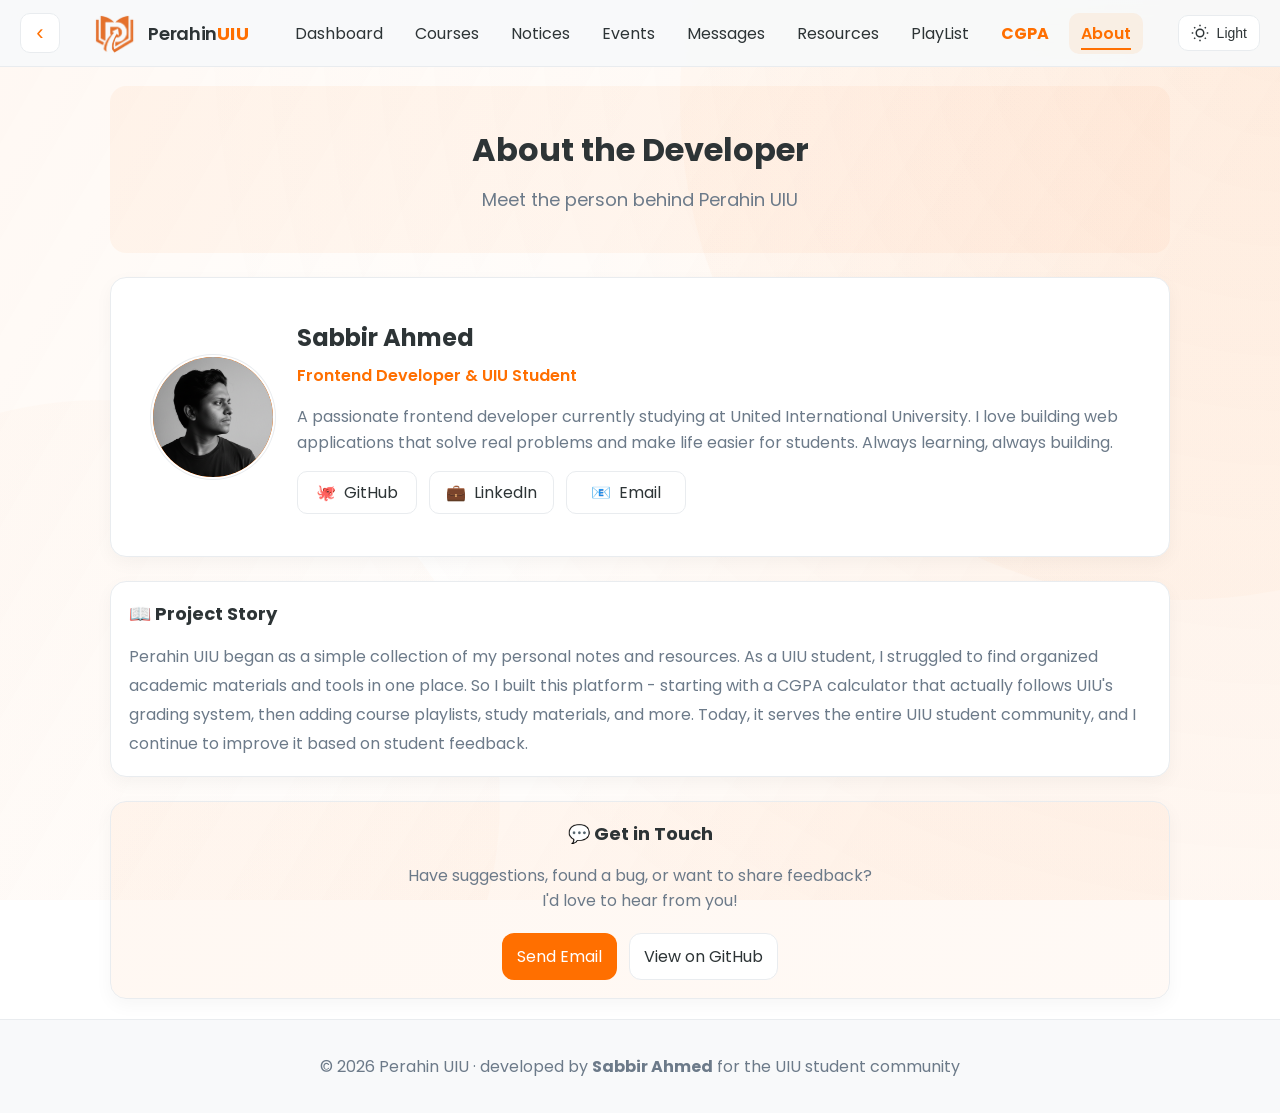
==== commit d57e5016: "change the color and fixed the hover for CGPA navbar" ====
--- a/pages/about.html
+++ b/pages/about.html
@@ -3,7 +3,14 @@
 <head>
     <meta charset="UTF-8">
     <meta name="viewport" content="width=device-width, initial-scale=1.0">
-    <title>About · Perahin UIU</title>
+    <title>About Perahin UIU | UIU Student Portal & Resources</title>
+    <meta name="description" content="Learn about Perahin UIU, the student portal for United International University. Discover resources, tools, and the developer behind the platform.">
+    <meta name="keywords" content="UIU student portal, Perahin UIU, UIU resources, UIU developer, United International University">
+    <meta property="og:title" content="About Perahin UIU | UIU Student Portal & Resources">
+    <meta property="og:description" content="Learn about Perahin UIU, the student portal for UIU students, and the developer behind the platform.">
+    <meta property="og:type" content="website">
+    <meta property="og:url" content="https://sabbirog.github.io/perahin-uiu/pages/about.html">
+    <meta property="og:image" content="../logo/logo-perahin-uiu-main.png">
     <link rel="preconnect" href="https://fonts.googleapis.com">
     <link rel="preconnect" href="https://fonts.gstatic.com" crossorigin>
     <link href="https://fonts.googleapis.com/css2?family=Poppins:wght@400;500;600;700&display=swap" rel="stylesheet">
@@ -28,7 +35,7 @@
             <a href="messages.html" class="nav-link">Messages</a>
             <a href="resources.html" class="nav-link">Resources</a>
             <a href="playlist.html" class="nav-link">PlayList</a>
-            <a href="cgpa-calculator.html" class="nav-link">CGPA</a>
+            <a href="cgpa-calculator.html" class="nav-link cgpa-orange">CGPA</a>
             <a href="about.html" class="nav-link active">About</a>
         </nav>
         <button id="hamburger" class="icon-btn hamburger" aria-label="Menu" title="Menu"><span></span><span></span><span></span></button>
@@ -62,7 +69,7 @@
                             <span>💼</span>
                             <span>LinkedIn</span>
                         </a>
-                        <a href="mailto:iamsabbir460@gmail.com" class="social-link">
+                        <a href="mailto:perahinuiu@gmail.com" class="social-link">
                             <span>📧</span>
                             <span>Email</span>
                         </a>
@@ -87,7 +94,7 @@
                 I'd love to hear from you!
             </p>
             <div style="display: flex; gap: 12px; justify-content: center; flex-wrap: wrap;">
-                <a href="mailto:iamsabbir460@gmail.com" class="btn accent" style="text-decoration: none;">
+                <a href="mailto:perahinuiu@gmail.com" class="btn accent" style="text-decoration: none;">
                     Send Email
                 </a>
                 <a href="https://github.com/sabbirOG/perahin-uiu" target="_blank" rel="noopener" class="btn" style="text-decoration: none;">
--- a/css/main.css
+++ b/css/main.css
@@ -1,3 +1,55 @@
+/* Always orange CGPA navbar link */
+.nav-link.cgpa-orange {
+    color: #FF6F00 !important;
+    font-weight: 700;
+    background: none;
+    border: none;
+    box-shadow: none;
+    padding: 8px 12px;
+    border-radius: 10px;
+    position: relative;
+    transition: background 0.2s, color 0.2s;
+}
+/* Match other nav-link hover/focus styles */
+.nav-link.cgpa-orange:hover,
+.nav-link.cgpa-orange:focus {
+    background: rgba(255, 111, 0, 0.08);
+    color: #FF6F00 !important;
+}
+.nav-link.cgpa-orange::after {
+    content: '';
+    position: absolute;
+    bottom: 4px;
+    left: 12px;
+    right: 12px;
+    height: 2px;
+    background: #FF6F00;
+    transform: scaleX(0);
+    transform-origin: left;
+    transition: transform 0.3s ease;
+}
+.nav-link.cgpa-orange:hover::after,
+.nav-link.cgpa-orange:focus::after {
+    transform: scaleX(1);
+}
+.search-reset.btn {
+    margin-left: 8px;
+    padding: 8px 18px;
+    border-radius: 10px;
+    background: var(--card);
+    color: var(--accent);
+    border: 1px solid var(--accent);
+    font-weight: 500;
+    font-size: 15px;
+    cursor: pointer;
+    transition: background 0.2s, color 0.2s, border-color 0.2s;
+    box-shadow: none;
+}
+ .search-reset.btn:hover {
+    background: var(--accent);
+    color: #fff;
+    border-color: var(--accent-600);
+}
 /* ===== FONTS ===== */
 @import url('https://fonts.googleapis.com/css2?family=Inter:wght@400;500;600;700&display=swap');
 
@@ -626,6 +678,7 @@
 
 /* ===== FORM INPUTS ===== */
 /* Input fields for forms and calculators */
+
 .input { 
     width: 100%; 
     padding: 10px 12px; 
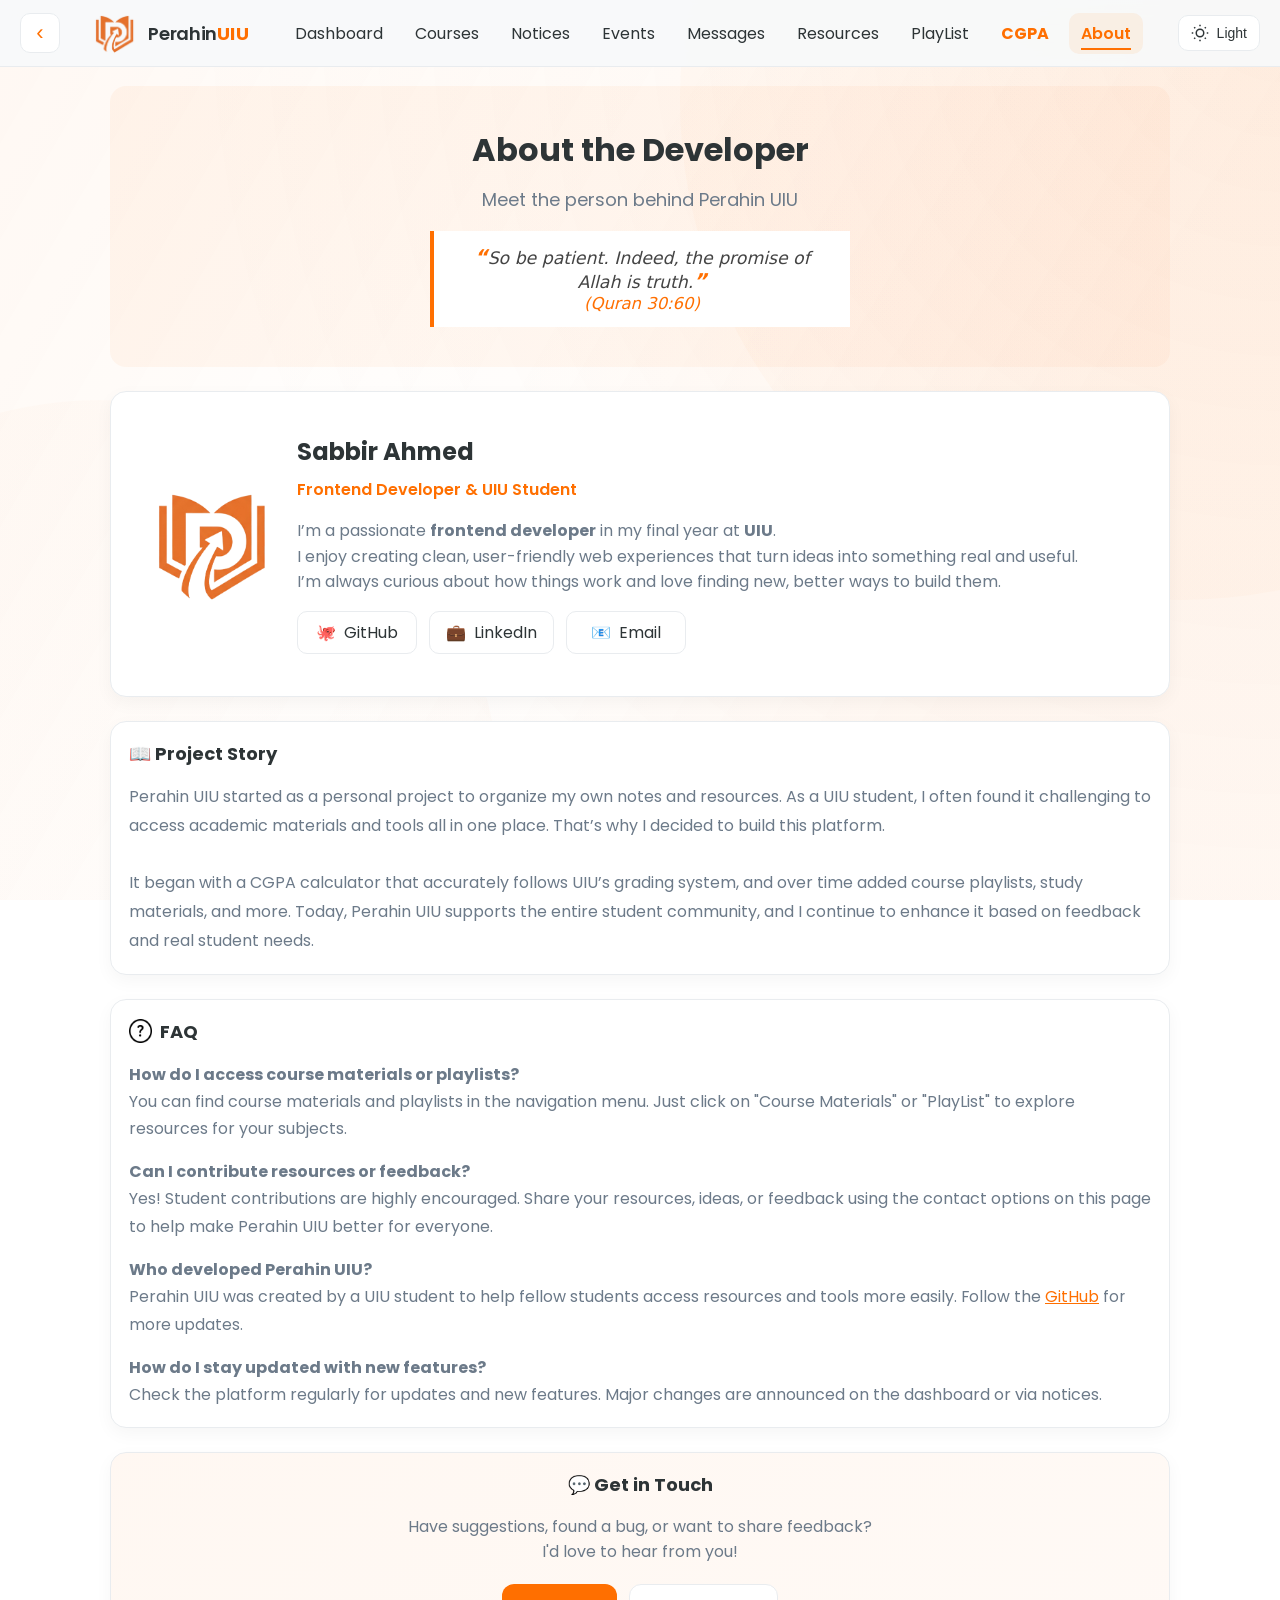
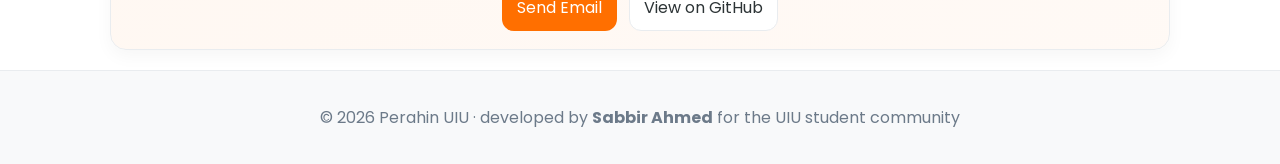
==== commit 8ac25027: "optimized the about page" ====
--- a/pages/about.html
+++ b/pages/about.html
@@ -46,19 +46,29 @@
         <div class="about-hero">
             <h1>About the Developer</h1>
             <p>Meet the person behind Perahin UIU</p>
+            <div style="margin-top: 18px; display: flex; justify-content: center;">
+                <blockquote style="border-left: 4px solid #FF6F00; background: #fff; color: #444; font-size: 1.08em; font-style: italic; padding: 14px 22px; margin: 0; max-width: 420px;">
+                    <span style="color: #FF6F00; font-size: 1.18em; font-weight: bold;">“</span>So be patient. Indeed, the promise of Allah is truth.<span style="color: #FF6F00; font-size: 1.18em; font-weight: bold;">”</span><br>
+                    <span style="font-size: 0.95em; color: #FF6F00;">(Quran 30:60)</span>
+                </blockquote>
+            </div>
         </div>
 
         <!-- Profile Card (original layout) -->
         <div class="card">
             <div class="developer-section">
-                <div class="developer-avatar">
-                    <img src="../logo/dp-about.png" alt="Sabbir Ahmed" loading="lazy">
+                <div class="developer-quote-card">
+                    <div style="display: flex; justify-content: center; align-items: center; margin: 24px 0;">
+                        <img src="../logo/logo-perahin-uiu-main.png" alt="UIU Logo" style="width: 120px; height: 120px; border-radius: 18px;">
+                    </div>
                 </div>
                 <div class="developer-info">
                     <h2>Sabbir Ahmed</h2>
                     <div class="role">Frontend Developer & UIU Student</div>
                     <p style="color: var(--muted); line-height: 1.6; margin-bottom: 16px;">
-                        A passionate frontend developer currently studying at United International University. I love building web applications that solve real problems and make life easier for students. Always learning, always building.
+                        I’m a passionate <b>frontend developer</b> in my final year at <b>UIU</b>.<br>
+                        I enjoy creating clean, user-friendly web experiences that turn ideas into something real and useful.<br>
+                        I’m always curious about how things work and love finding new, better ways to build them.
                     </p>
                     <div class="social-links">
                         <a href="https://github.com/sabbirOG" target="_blank" rel="noopener" class="social-link">
@@ -69,9 +79,10 @@
                             <span>💼</span>
                             <span>LinkedIn</span>
                         </a>
-                        <a href="mailto:perahinuiu@gmail.com" class="social-link">
+                        <a href="mailto:iamsabbir460@gmail.com" id="profile-email-link" class="social-link" style="position: relative;">
                             <span>📧</span>
                             <span>Email</span>
+                            <span id="profile-email-address" style="display:none; margin-left:10px; color:#FF6F00; font-weight:500; background:#fff; border-radius:6px; padding:2px 10px; border:1px solid #eee; position:absolute; right:-180px; top:50%; transform:translateY(-50%); white-space:nowrap;">iamsabbir460@gmail.com</span>
                         </a>
                     </div>
                 </div>
@@ -82,11 +93,35 @@
         <div class="card" style="margin-top: 24px;">
             <h2 style="margin-bottom: 16px;">📖 Project Story</h2>
             <p style="color: var(--muted); line-height: 1.8; margin: 0;">
-                Perahin UIU began as a simple collection of my personal notes and resources. As a UIU student, I struggled to find organized academic materials and tools in one place. So I built this platform - starting with a CGPA calculator that actually follows UIU's grading system, then adding course playlists, study materials, and more. Today, it serves the entire UIU student community, and I continue to improve it based on student feedback.
+                Perahin UIU started as a personal project to organize my own notes and resources. As a UIU student, I often found it challenging to access academic materials and tools all in one place. That’s why I decided to build this platform.<br><br>
+                It began with a CGPA calculator that accurately follows UIU’s grading system, and over time added course playlists, study materials, and more. Today, Perahin UIU supports the entire student community, and I continue to enhance it based on feedback and real student needs.
             </p>
         </div>
 
         <!-- Feedback Section -->
+        <!-- FAQ Section -->
+
+        <div class="card" style="margin-top: 24px;">
+            <h2 style="margin-bottom: 16px; display: flex; align-items: center; gap: 8px;"><img src="../logo/icon-question.png" alt="FAQ" style="height: 1.3em; vertical-align: middle;"> FAQ</h2>
+            <div class="faq-list" style="color: var(--muted); line-height: 1.7;">
+                <div style="margin-bottom: 16px;">
+                    <strong>How do I access course materials or playlists?</strong><br>
+                    You can find course materials and playlists in the navigation menu. Just click on "Course Materials" or "PlayList" to explore resources for your subjects.
+                </div>
+                <div style="margin-bottom: 16px;">
+                    <strong>Can I contribute resources or feedback?</strong><br>
+                    Yes! Student contributions are highly encouraged. Share your resources, ideas, or feedback using the contact options on this page to help make Perahin UIU better for everyone.
+                </div>
+                <div style="margin-bottom: 16px;">
+                    <strong>Who developed Perahin UIU?</strong><br>
+                    Perahin UIU was created by a UIU student to help fellow students access resources and tools more easily. <span style="color: var(--muted); font-size: 0.98em;">Follow the <a href="https://github.com/sabbirOG" target="_blank" style="color: #FF6F00; text-decoration: underline;">GitHub</a> for more updates.</span>
+                </div>
+                <div>
+                    <strong>How do I stay updated with new features?</strong><br>
+                    Check the platform regularly for updates and new features. Major changes are announced on the dashboard or via notices.
+                </div>
+            </div>
+        </div>
         <div class="card" style="margin-top: 24px; text-align: center; background: linear-gradient(135deg, rgba(255, 111, 0, 0.05), rgba(255, 143, 64, 0.05));">
             <h2 style="margin-bottom: 12px;">💬 Get in Touch</h2>
             <p style="color: var(--muted); margin-bottom: 20px;">
@@ -94,9 +129,66 @@
                 I'd love to hear from you!
             </p>
             <div style="display: flex; gap: 12px; justify-content: center; flex-wrap: wrap;">
-                <a href="mailto:perahinuiu@gmail.com" class="btn accent" style="text-decoration: none;">
+                <a href="mailto:perahinuiu@gmail.com" id="contact-email-link" class="btn accent" style="text-decoration: none; position:relative;">
                     Send Email
+                    <span id="contact-email-address" style="display:none; margin-right:10px; color:#FF6F00; font-weight:500; background:#fff; border-radius:6px; padding:2px 10px; border:1px solid #eee; position:absolute; left:-190px; top:50%; transform:translateY(-50%); white-space:nowrap;">perahinuiu@gmail.com</span>
                 </a>
+    <style>
+        .email-popup-card {
+            position: absolute;
+            background: #fff;
+            color: #222;
+            border: 1px solid #ddd;
+            border-radius: 8px;
+            box-shadow: 0 2px 8px rgba(0,0,0,0.08);
+            padding: 8px 16px;
+            font-size: 1rem;
+            z-index: 1000;
+            min-width: 180px;
+            text-align: center;
+            transition: opacity 0.2s;
+        }
+    </style>
+    <script>
+        function isDesktop() {
+            return window.innerWidth >= 1024;
+        }
+        document.getElementById('profile-email-link').addEventListener('click', function(e) {
+            if (!isDesktop()) return;
+            e.preventDefault();
+            var addr = document.getElementById('profile-email-address');
+            addr.style.display = addr.style.display === 'none' ? 'inline-block' : 'none';
+        });
+        document.getElementById('contact-email-link').addEventListener('click', function(e) {
+            if (!isDesktop()) return;
+            e.preventDefault();
+            var addr = document.getElementById('contact-email-address');
+            addr.style.display = addr.style.display === 'none' ? 'inline-block' : 'none';
+        });
+        function hideEmailAddresses() {
+            var profileAddr = document.getElementById('profile-email-address');
+            var contactAddr = document.getElementById('contact-email-address');
+            profileAddr.style.display = 'none';
+            contactAddr.style.display = 'none';
+        }
+        document.addEventListener('click', function(e) {
+            if (!isDesktop()) return;
+            if (!e.target.closest('#profile-email-link')) {
+                document.getElementById('profile-email-address').style.display = 'none';
+            }
+            if (!e.target.closest('#contact-email-link')) {
+                document.getElementById('contact-email-address').style.display = 'none';
+            }
+        });
+        window.addEventListener('scroll', function() {
+            if (!isDesktop()) return;
+            hideEmailAddresses();
+        });
+        window.addEventListener('resize', function() {
+            if (!isDesktop()) return;
+            hideEmailAddresses();
+        });
+    </script>
                 <a href="https://github.com/sabbirOG/perahin-uiu" target="_blank" rel="noopener" class="btn" style="text-decoration: none;">
                     View on GitHub
                 </a>
